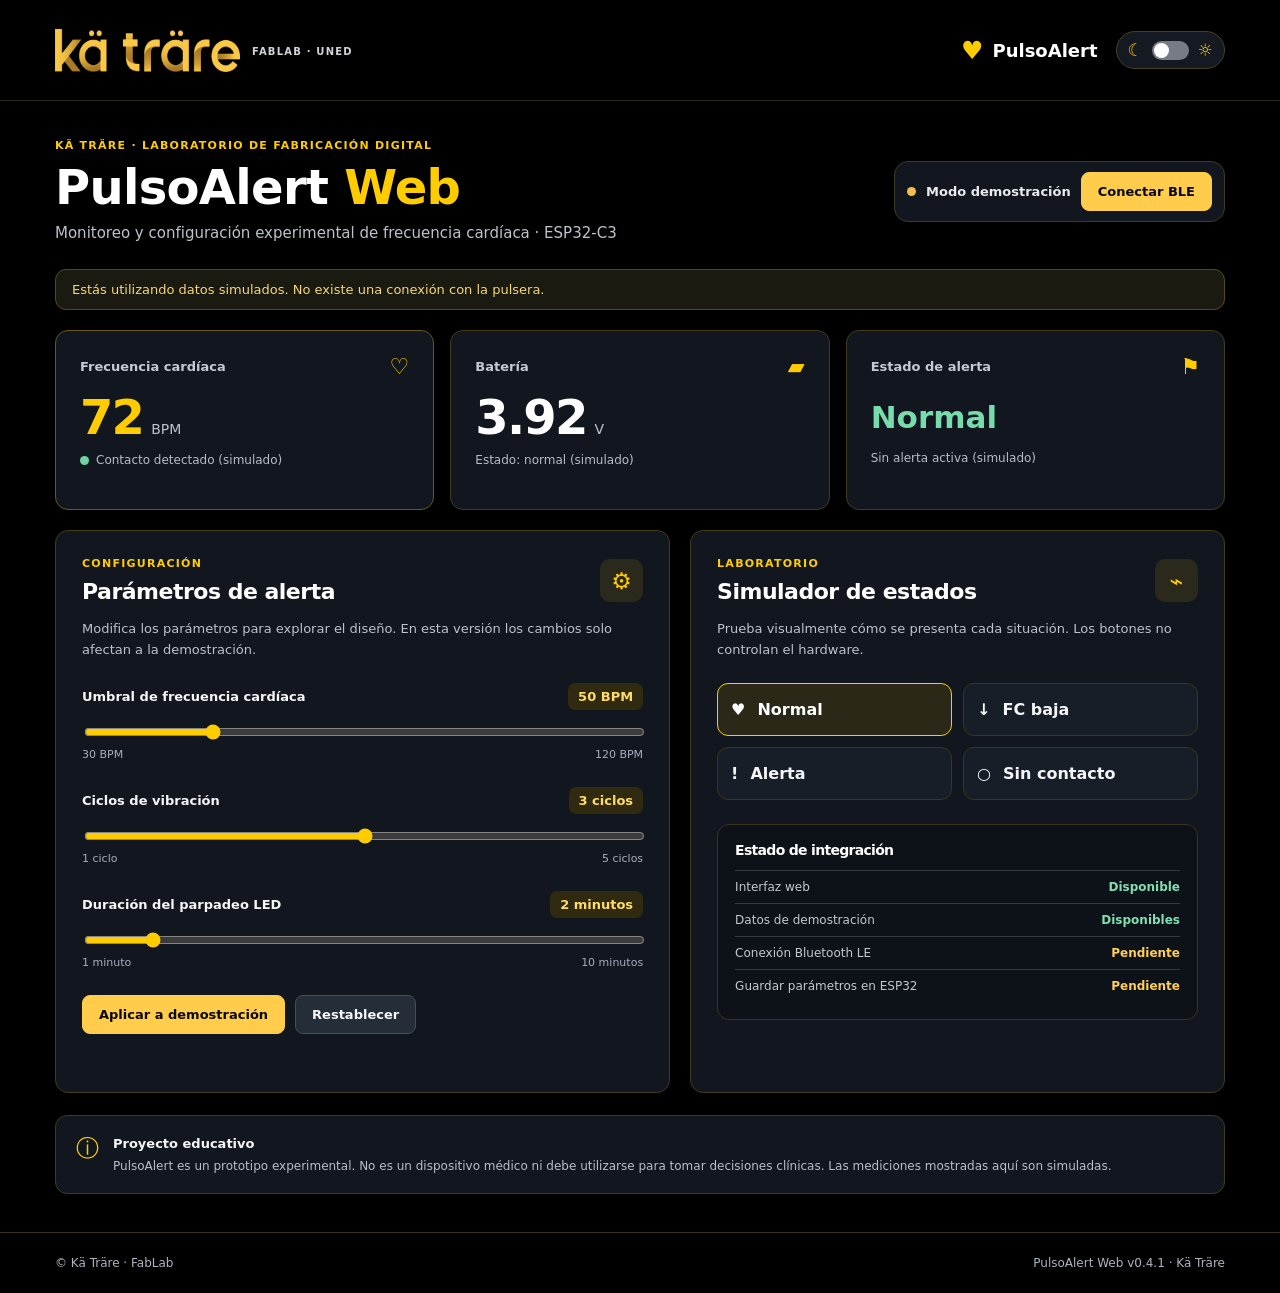
==== index.html @ f7312466 "V0.4.1 estable DEMO" ====
<!doctype html>
<html lang="es">
<head>
  <meta charset="utf-8">
  <meta name="viewport" content="width=device-width, initial-scale=1">
  <meta name="theme-color" content="#080808">
  <meta name="description" content="PulsoAlert, proyecto educativo del FabLab Kä Träre: monitoreo y configuración experimental de frecuencia cardíaca.">
  <title>PulsoAlert | Kä Träre · FabLab</title>
  <link rel="stylesheet" href="styles.css">
  <script src="app.js" defer></script>
</head>
<body>
  <header class="site-header">
    <div class="container header-inner">
      <div class="brand">
        <img class="brand-logo" src="assets/katrare-logo.png" alt="Kä Träre" width="205" height="43">
        <span class="brand-subtitle">FABLAB · UNED</span>
      </div>
      <div class="header-project"><span class="pulse-symbol" aria-hidden="true">♥</span><span>PulsoAlert</span></div>
      <button id="themeToggle" class="theme-toggle" type="button" aria-label="Cambiar a tema claro" aria-pressed="false"><span aria-hidden="true">☾</span><span class="toggle-track"><span class="toggle-thumb"></span></span><span aria-hidden="true">☼</span></button>
    </div>
  </header>

  <main class="container">
    <section class="intro">
      <div><p class="eyebrow">KÄ TRÄRE · LABORATORIO DE FABRICACIÓN DIGITAL</p><h1>PulsoAlert <span class="title-accent">Web</span></h1><p class="lead">Monitoreo y configuración experimental de frecuencia cardíaca · ESP32-C3</p></div>
      <div class="connection-panel"><span class="status-dot" id="connectionDot"></span><span id="connectionLabel" role="status">Modo demostración</span><button id="connectButton" class="button button-secondary" type="button">Conectar BLE</button></div>
    </section>


    <div id="notice" class="notice" role="status">Estás utilizando datos simulados. No existe una conexión con la pulsera.</div>

    <section class="metrics" aria-label="Mediciones">
      <article class="metric metric-primary"><div class="metric-label">Frecuencia cardíaca <span aria-hidden="true">♡</span></div><div class="metric-value"><strong id="bpmValue">72</strong><span>BPM</span></div><div class="metric-footer"><span class="small-dot green"></span><span id="contactValue">Contacto detectado (simulado)</span></div></article>
      <article class="metric"><div class="metric-label">Batería <span aria-hidden="true">▰</span></div><div class="metric-value"><strong id="batteryValue">3.92</strong><span>V</span></div><div class="metric-footer" id="batteryStatus">Estado: normal (simulado)</div></article>
      <article class="metric"><div class="metric-label">Estado de alerta <span aria-hidden="true">⚑</span></div><div class="alert-value" id="alertValue">Normal</div><div class="metric-footer" id="alertDescription">Sin alerta activa (simulado)</div></article>
    </section>

    <div class="content-grid">
      <section class="panel" aria-labelledby="settingsHeading">
        <div class="panel-heading"><div><p class="eyebrow">CONFIGURACIÓN</p><h2 id="settingsHeading">Parámetros de alerta</h2></div><span class="panel-icon" aria-hidden="true">⚙</span></div>
        <p class="muted">Modifica los parámetros para explorar el diseño. En esta versión los cambios solo afectan a la demostración.</p>
        <div class="control"><div class="control-head"><label for="threshold">Umbral de frecuencia cardíaca</label><output id="thresholdOutput" for="threshold">50 BPM</output></div><input type="range" id="threshold" min="30" max="120" step="1" value="50"><div class="range-ends"><span>30 BPM</span><span>120 BPM</span></div></div>
        <div class="control"><div class="control-head"><label for="cycles">Ciclos de vibración</label><output id="cyclesOutput" for="cycles">3 ciclos</output></div><input type="range" id="cycles" min="1" max="5" step="1" value="3"><div class="range-ends"><span>1 ciclo</span><span>5 ciclos</span></div></div>
        <div class="control"><div class="control-head"><label for="ledMinutes">Duración del parpadeo LED</label><output id="ledMinutesOutput" for="ledMinutes">2 minutos</output></div><input type="range" id="ledMinutes" min="1" max="10" step="1" value="2"><div class="range-ends"><span>1 minuto</span><span>10 minutos</span></div></div>
        <div class="action-row"><button class="button button-primary" id="applyButton" type="button">Aplicar a demostración</button><button class="button button-ghost" id="resetButton" type="button">Restablecer</button></div>
        <p id="settingsMessage" class="feedback" role="status" aria-live="polite"></p>
      </section>

      <section class="panel" aria-labelledby="testingHeading">
        <div class="panel-heading"><div><p class="eyebrow">LABORATORIO</p><h2 id="testingHeading">Simulador de estados</h2></div><span class="panel-icon" aria-hidden="true">⌁</span></div>
        <p class="muted">Prueba visualmente cómo se presenta cada situación. Los botones no controlan el hardware.</p>
        <div class="simulation-grid"><button type="button" class="sim-button selected" data-scenario="normal">♥ <span>Normal</span></button><button type="button" class="sim-button" data-scenario="low">↓ <span>FC baja</span></button><button type="button" class="sim-button" data-scenario="alert">! <span>Alerta</span></button><button type="button" class="sim-button" data-scenario="no-contact">○ <span>Sin contacto</span></button></div>
        <div class="info-card"><h3>Estado de integración</h3><div class="integration-row"><span>Interfaz web</span><strong class="ok">Disponible</strong></div><div class="integration-row"><span>Datos de demostración</span><strong class="ok">Disponibles</strong></div><div class="integration-row"><span>Conexión Bluetooth LE</span><strong class="pending">Pendiente</strong></div><div class="integration-row"><span>Guardar parámetros en ESP32</span><strong class="pending">Pendiente</strong></div></div>
      </section>
    </div>
    <section class="educational-note"><span aria-hidden="true">ⓘ</span><div><strong>Proyecto educativo</strong><p>PulsoAlert es un prototipo experimental. No es un dispositivo médico ni debe utilizarse para tomar decisiones clínicas. Las mediciones mostradas aquí son simuladas.</p></div></section>
  </main>
  <footer class="site-footer"><div class="container footer-inner"><span>© Kä Träre · FabLab</span><span>PulsoAlert Web v0.4.1 · Kä Träre</span></div></footer>
</body>
</html>
---- styles.css ----
/* ==============================================================
   PULSOALERT WEB v0.2 - HOJA DE ESTILOS
   Proyecto educativo Kä Träre / FabLab.
   IMPORTANTE: colores y tipografía son PROVISIONALES. Antes de
   publicación institucional, sustituirlos por los tokens oficiales
   y agregar el logotipo autorizado del laboratorio.
   ============================================================== */
:root {
  /* Paleta provisional; centralizada para facilitar su sustitución. */
  --brand-dark:#123b45; --brand-deep:#0c2931; --brand-accent:#0cae9a;
  --brand-light:#e7f7f3; --background:#f4f7f8; --surface:#fff;
  --text:#1c3038; --muted:#627780; --border:#dce6e8;
  --warning:#c56a17; --danger:#bb3748; --success:#16856a;
  /* Fuente del sistema provisional hasta verificar la oficial. */
  --font:system-ui,-apple-system,"Segoe UI",Arial,sans-serif;
  --radius:16px; --shadow:0 10px 30px rgba(18,59,69,.055);
}
*{box-sizing:border-box}html{font-family:var(--font);color:var(--text);background:var(--background)}body{margin:0;min-height:100vh}button,input{font:inherit}button{cursor:pointer}button:focus-visible,input:focus-visible{outline:3px solid #0cae9a;outline-offset:3px}.container{width:min(1120px,calc(100% - 36px));margin-inline:auto}
.site-header{background:var(--brand-deep);color:#fff}.header-inner{min-height:82px;display:flex;align-items:center;justify-content:space-between;gap:16px}.brand{display:flex;align-items:center;gap:12px}.brand-mark{width:46px;height:46px;display:grid;place-items:center;border:2px solid #6ee0cd;border-radius:13px;font-size:20px;font-weight:800}.brand-mark span{color:#6ee0cd}.brand-name{display:block;font-size:19px;font-weight:800;letter-spacing:.2px}.brand-subtitle{display:block;color:#b9d2d4;font-size:10px;letter-spacing:1.5px;margin-top:3px}.header-project{display:flex;align-items:center;gap:9px;font-weight:750}.pulse-symbol{font-size:25px;color:#6ee0cd}
.intro{display:flex;justify-content:space-between;align-items:center;gap:24px;margin:39px 0 24px}.eyebrow{font-size:11px;font-weight:800;letter-spacing:1.8px;color:var(--brand-accent);margin:0 0 9px}h1{font-size:clamp(32px,5vw,48px);letter-spacing:-1.6px;margin:0 0 8px;line-height:1.1}.title-accent{color:var(--brand-accent)}.lead{color:var(--muted);font-size:15px;line-height:1.5;margin:0}.connection-panel{display:flex;align-items:center;gap:10px;background:#fff;border:1px solid var(--border);padding:10px 12px;border-radius:14px;white-space:nowrap;font-size:13px;font-weight:650}.status-dot,.small-dot{display:inline-block;width:9px;height:9px;background:#d6a046;border-radius:50%}.small-dot.green{background:var(--success)}.button{border:0;border-radius:9px;padding:11px 16px;font-size:13px;font-weight:750;transition:filter .15s}.button:hover{filter:brightness(.95)}.button-primary{background:var(--brand-dark);color:white}.button-secondary{background:var(--brand-light);color:var(--brand-dark)}.button-ghost{background:#edf2f3;color:var(--text)}.notice{background:#eaf5f7;border:1px solid #c9e6eb;color:#285b65;padding:12px 16px;border-radius:11px;font-size:13px;margin-bottom:20px}
.metrics{display:grid;grid-template-columns:repeat(3,minmax(0,1fr));gap:16px;margin-bottom:20px}.metric{background:var(--surface);border:1px solid var(--border);border-radius:var(--radius);padding:23px 24px;box-shadow:var(--shadow);min-height:180px}.metric-primary{background:var(--brand-dark);border-color:var(--brand-dark);color:#fff}.metric-label{display:flex;justify-content:space-between;align-items:center;font-size:13px;font-weight:700}.metric-label span{font-size:22px;color:var(--brand-accent)}.metric-primary .metric-label span{color:#8cf0df}.metric-value{display:flex;align-items:baseline;gap:8px;margin:14px 0 12px}.metric-value strong{font-size:48px;line-height:1;font-weight:800;letter-spacing:-1.8px}.metric-value span{font-size:14px;color:var(--muted)}.metric-primary .metric-value span{color:#c5e5e3}.metric-footer{font-size:12px;color:var(--muted);display:flex;align-items:center;gap:7px}.metric-primary .metric-footer{color:#c7e5e2}.alert-value{font-size:31px;font-weight:800;margin:20px 0 16px;color:var(--success)}.alert-value.is-low{color:var(--warning)}.alert-value.is-alert{color:var(--danger)}
.content-grid{display:grid;grid-template-columns:1.15fr 1fr;gap:20px}.panel{background:var(--surface);border:1px solid var(--border);border-radius:var(--radius);padding:26px;box-shadow:var(--shadow)}.panel-heading{display:flex;justify-content:space-between;align-items:center;gap:12px}.panel-heading h2{font-size:22px;letter-spacing:-.5px;margin:0}.panel-icon{font-size:23px;color:var(--brand-accent)}.muted{color:var(--muted);font-size:13px;line-height:1.6;margin:15px 0 22px}.control{margin-bottom:26px}.control-head{display:flex;justify-content:space-between;align-items:center;gap:10px;margin-bottom:12px;font-size:13px}.control-head label{font-weight:700}.control-head output{font-weight:800;color:var(--brand-dark);background:var(--brand-light);padding:6px 10px;border-radius:7px;white-space:nowrap}input[type=range]{width:100%;accent-color:var(--brand-accent);cursor:pointer}.range-ends{display:flex;justify-content:space-between;font-size:11px;color:var(--muted);margin-top:4px}.action-row{display:flex;flex-wrap:wrap;gap:10px}.feedback{min-height:20px;font-size:12px;color:var(--success);margin:12px 0 0}
.simulation-grid{display:grid;grid-template-columns:repeat(2,1fr);gap:11px}.sim-button{display:flex;align-items:center;gap:12px;text-align:left;padding:16px 13px;border-radius:11px;border:1px solid var(--border);background:#fff;color:var(--text);font-weight:700}.sim-button:first-letter{font-size:20px}.sim-button:hover,.sim-button.selected{border-color:var(--brand-accent);background:var(--brand-light)}.info-card{background:#f5f8f9;border:1px solid var(--border);border-radius:12px;margin-top:24px;padding:17px}.info-card h3{font-size:14px;margin:0 0 12px}.integration-row{display:flex;justify-content:space-between;gap:10px;padding:9px 0;border-top:1px solid var(--border);font-size:12px}.integration-row strong{white-space:nowrap}.ok{color:var(--success)}.pending{color:var(--warning)}.educational-note{display:flex;gap:14px;align-items:flex-start;background:#fff;border:1px solid var(--border);border-radius:12px;padding:17px 20px;margin:22px 0 38px}.educational-note>span{font-size:23px;color:var(--brand-accent)}.educational-note strong{font-size:13px}.educational-note p{margin:5px 0 0;font-size:12px;color:var(--muted);line-height:1.6}.site-footer{border-top:1px solid var(--border);padding:23px 0}.footer-inner{display:flex;justify-content:space-between;gap:12px;color:var(--muted);font-size:12px}
@media(max-width:850px){.intro{align-items:flex-start;flex-direction:column}.metrics{grid-template-columns:repeat(2,minmax(0,1fr))}.metric:last-child{grid-column:1/-1}.content-grid{grid-template-columns:1fr}}@media(max-width:520px){.container{width:min(100% - 24px,1120px)}.header-inner{min-height:76px}.brand-subtitle{font-size:8px;letter-spacing:.6px}.header-project{font-size:13px}.intro{margin:27px 0 18px}.connection-panel{flex-wrap:wrap;width:100%}.connection-panel .button{margin-left:auto}.metrics{grid-template-columns:1fr;gap:12px}.metric:last-child{grid-column:auto}.metric{min-height:145px;padding:20px}.metric-value strong{font-size:42px}.panel{padding:20px}.footer-inner{flex-direction:column}.control-head{align-items:flex-start}.simulation-grid{gap:8px}.sim-button{padding:12px 10px}}


/* TEMA INSTITUCIONAL: se aplica después del CSS estructural. */

/* ================================================================
   PULSOALERT WEB v0.4 — TEMA VISUAL KÄ TRÄRE
   Inspirado en las capturas del dashboard y centro de aprendizaje.
   Los colores son aproximaciones visuales a esas capturas.
   ================================================================ */
:root {
 --brand-dark:#11161e; --brand-deep:#000; --brand-accent:#ffcc00;
 --brand-light:#292616; --background:#000; --surface:#12171f;
 --text:#f5f6f8; --muted:#b8bec9; --border:#423a18;
 --warning:#ffca4b; --danger:#ff6972; --success:#7de0b0;
 --font:system-ui,-apple-system,"Segoe UI",Arial,sans-serif;
 --radius:13px; --shadow:none;
}
html,body{background:var(--background);color:var(--text);font-family:var(--font)}
button:focus-visible,input:focus-visible{outline-color:#ffcc00}
.container{width:min(1170px,calc(100% - 38px))}
.site-header{background:#000;border-bottom:1px solid #2e2814}
.header-inner{min-height:100px;gap:18px}
.brand{gap:12px}.brand-logo{width:185px;max-width:42vw}
.brand-subtitle{color:#d1d5db;font-size:10px;font-weight:650;letter-spacing:1.2px}
.header-project{color:#fff;font-size:18px;font-weight:850;margin-left:auto}
.pulse-symbol{color:#ffcc00}
.intro{margin:38px 0 25px}.eyebrow{color:#ffcc00;letter-spacing:1.25px}
h1,h2,h3,.intro h1{color:#fff;font-weight:800;letter-spacing:-.7px}
.title-accent{color:#ffcc00}.lead,.muted{color:#bdc2cc}
.connection-panel{background:#12171f;border:1px solid #403a20;color:#e9ebee}
.status-dot{background:#f6bd4e}
.button{border-radius:8px;font-weight:750}
.button-primary{background:#ffcd4b;color:#090909;border:1px solid #ffcd4b}
.button-primary:hover{background:#ffe08b;border-color:#ffe08b}
.button-secondary{background:#ffcd4b;color:#080808;border:1px solid #ffcd4b}
.button-secondary:hover{background:#ffe08b;border-color:#ffe08b}
.button-ghost{background:#252d39;color:#f7f7f7;border:1px solid #444e5c}
.notice{background:#1b1a10;border:1px solid #55491d;color:#f6d77c}
.metric,.panel{background:#12171f;border:1px solid #433b1b;border-radius:13px;box-shadow:none}
.metric-primary{background:#12171f;border-color:#67581a;color:#fff}
.metric-label{color:#c5c9d1}.metric-label span,.metric-primary .metric-label span{color:#ffcc00}
.metric-value strong,.metric-primary .metric-value strong{color:#fff}
.metric-primary .metric-value strong{color:#ffcc00}
.metric-value span,.metric-primary .metric-value span{color:#bdc2cc}
.metric-footer,.metric-primary .metric-footer{color:#b7bdc7}
.small-dot.green{background:#70d3a2}.alert-value{color:#77dbac}
.alert-value.is-low{color:#ffcd4b}.alert-value.is-alert{color:#ff747b}
.panel-heading h2{color:#fff}.panel-icon{background:#2b291c;color:#ffcc00;border-radius:10px;padding:8px;min-width:43px;min-height:43px;display:grid;place-items:center}
.control-head label{color:#f5f6f8}
.control-head output{background:#302a11;color:#ffdb67}
input[type=range]{accent-color:#ffcc00}
.range-ends{color:#a8afbb}
.sim-button{background:#171e28;border:1px solid #3c351b;color:#f4f5f7}
.sim-button:hover,.sim-button.selected{background:#2c2818;border-color:#ffcc00;color:#fff}
.info-card{background:#0d1118;border:1px solid #39341f}
.integration-row{border-color:#343943;color:#c4c9d1}
.integration-row .ok{color:#80dfb2}.integration-row .pending{color:#ffcf58}
.educational-note{background:#12171f;border:1px solid #423a1a}
.educational-note>span{color:#ffcc00}.educational-note p{color:#b9c0c9}
.site-footer{background:#000;border-top:1px solid #383018}.footer-inner,.site-footer .footer-inner{color:#aeb4bd}
.theme-toggle{display:flex;align-items:center;gap:9px;border:1px solid #49401f;border-radius:25px;background:#151921;color:#ffcc00;padding:8px 11px;font-size:17px;cursor:pointer}
.toggle-track{width:37px;height:19px;border-radius:15px;background:#777c84;display:flex;align-items:center;padding:2px}
.toggle-thumb{display:block;width:15px;height:15px;border-radius:50%;background:#fff;transition:transform .2s}
/* Tema claro alternativo: se activa únicamente desde el botón del usuario. */
body.light-theme{--background:#f6f7f9;--surface:#fff;--text:#11151b;--muted:#59616e;--border:#e2e4e8;--success:#18784c;--danger:#c82b37;--warning:#a16a00;background:var(--background);color:var(--text)}
.light-theme .site-header{background:#fff;border-color:#e7d9a7}
.light-theme .brand-subtitle,.light-theme .header-project{color:#171717}
.light-theme .intro h1,.light-theme h1,.light-theme h2,.light-theme h3{color:#141414}
.light-theme .lead,.light-theme .muted{color:#626b77}
.light-theme .connection-panel,.light-theme .metric,.light-theme .panel,.light-theme .educational-note{background:#fff;color:#11151b;border-color:#e0e2e7}
.light-theme .metric-primary{border-color:#e0c76a}
.light-theme .metric-label,.light-theme .metric-footer,.light-theme .metric-primary .metric-footer{color:#646b77}
.light-theme .metric-value strong,.light-theme .metric-primary .metric-value strong{color:#161616}
.light-theme .metric-value span,.light-theme .metric-primary .metric-value span{color:#636b75}
.light-theme .control-head label{color:#171717}
.light-theme .control-head output{background:#fff2c7;color:#6b5100}
.light-theme .sim-button{background:#fff;color:#151515;border-color:#e3e4e6}
.light-theme .sim-button.selected,.light-theme .sim-button:hover{background:#fff5d5;border-color:#e3b900}
.light-theme .info-card{background:#f7f8fa;border-color:#e4e6ea}
.light-theme .integration-row{border-color:#e3e5e9;color:#525c68}
.light-theme .educational-note p{color:#646c78}
.light-theme .notice{background:#fff8df;border-color:#ebd687;color:#735800}
.light-theme .site-footer{background:#fff;border-color:#e7d9a7}
.light-theme .site-footer .footer-inner{color:#5d6570}
.light-theme .theme-toggle{background:#f6f7f8}
.light-theme .toggle-track{background:#ffcd4b}.light-theme .toggle-thumb{transform:translateX(18px)}
.light-theme .alert-value{color:#18784c}.light-theme .alert-value.is-low{color:#a16a00}.light-theme .alert-value.is-alert{color:#c82b37}
@media(max-width:650px){.header-inner{flex-wrap:wrap;padding-block:14px;min-height:80px}.brand-logo{width:155px}.brand-subtitle{display:none}.header-project{font-size:14px}.theme-toggle{padding:6px 8px;gap:5px}.intro{margin-top:25px}}

/* Ajustes de alineación del encabezado y consistencia de superficies. */
.header-inner{display:flex;align-items:center;justify-content:space-between;flex-wrap:wrap}
.brand{display:flex;align-items:center;gap:12px}
.header-project{margin-left:auto}
.theme-toggle{flex-shrink:0}
@media(max-width:650px){.header-project{margin-left:0}.brand{flex:1 1 auto}}
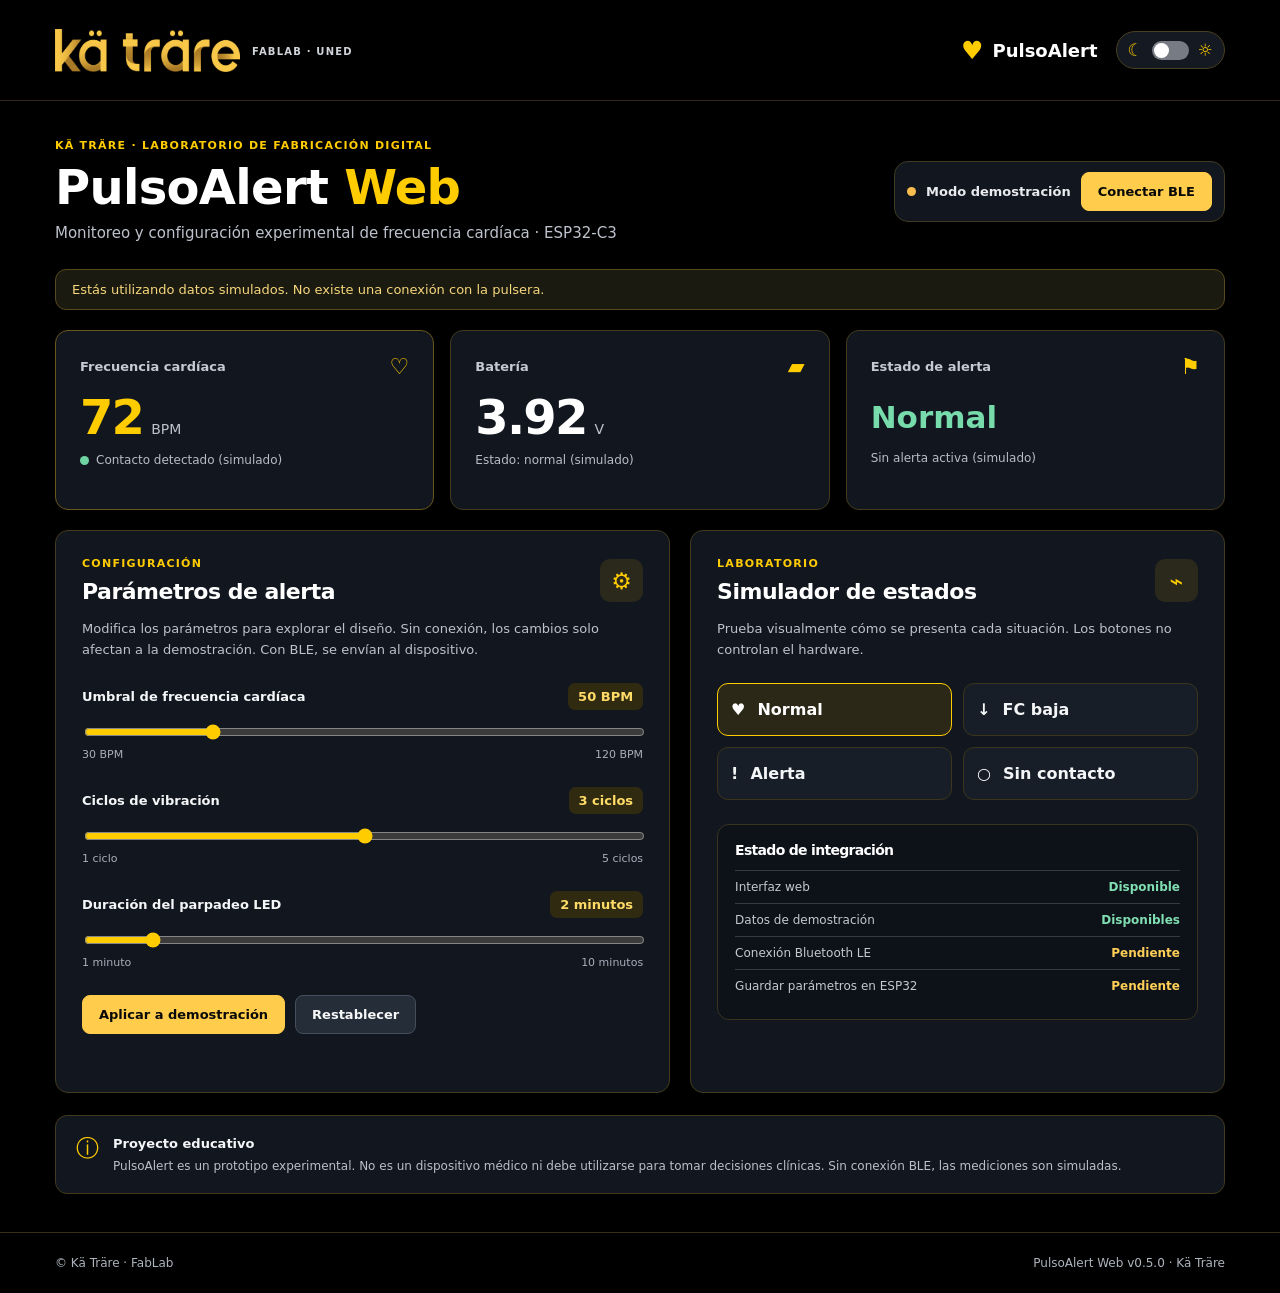
==== commit c44f5269: "V0.5.0 con conexión BLE" ====
--- a/index.html
+++ b/index.html
@@ -7,6 +7,7 @@
   <meta name="description" content="PulsoAlert, proyecto educativo del FabLab Kä Träre: monitoreo y configuración experimental de frecuencia cardíaca.">
   <title>PulsoAlert | Kä Träre · FabLab</title>
   <link rel="stylesheet" href="styles.css">
+  <script src="bluetooth.js" defer></script>
   <script src="app.js" defer></script>
 </head>
 <body>
@@ -39,7 +40,7 @@
     <div class="content-grid">
       <section class="panel" aria-labelledby="settingsHeading">
         <div class="panel-heading"><div><p class="eyebrow">CONFIGURACIÓN</p><h2 id="settingsHeading">Parámetros de alerta</h2></div><span class="panel-icon" aria-hidden="true">⚙</span></div>
-        <p class="muted">Modifica los parámetros para explorar el diseño. En esta versión los cambios solo afectan a la demostración.</p>
+        <p class="muted">Modifica los parámetros para explorar el diseño. Sin conexión, los cambios solo afectan a la demostración. Con BLE, se envían al dispositivo.</p>
         <div class="control"><div class="control-head"><label for="threshold">Umbral de frecuencia cardíaca</label><output id="thresholdOutput" for="threshold">50 BPM</output></div><input type="range" id="threshold" min="30" max="120" step="1" value="50"><div class="range-ends"><span>30 BPM</span><span>120 BPM</span></div></div>
         <div class="control"><div class="control-head"><label for="cycles">Ciclos de vibración</label><output id="cyclesOutput" for="cycles">3 ciclos</output></div><input type="range" id="cycles" min="1" max="5" step="1" value="3"><div class="range-ends"><span>1 ciclo</span><span>5 ciclos</span></div></div>
         <div class="control"><div class="control-head"><label for="ledMinutes">Duración del parpadeo LED</label><output id="ledMinutesOutput" for="ledMinutes">2 minutos</output></div><input type="range" id="ledMinutes" min="1" max="10" step="1" value="2"><div class="range-ends"><span>1 minuto</span><span>10 minutos</span></div></div>
@@ -54,8 +55,8 @@
         <div class="info-card"><h3>Estado de integración</h3><div class="integration-row"><span>Interfaz web</span><strong class="ok">Disponible</strong></div><div class="integration-row"><span>Datos de demostración</span><strong class="ok">Disponibles</strong></div><div class="integration-row"><span>Conexión Bluetooth LE</span><strong class="pending">Pendiente</strong></div><div class="integration-row"><span>Guardar parámetros en ESP32</span><strong class="pending">Pendiente</strong></div></div>
       </section>
     </div>
-    <section class="educational-note"><span aria-hidden="true">ⓘ</span><div><strong>Proyecto educativo</strong><p>PulsoAlert es un prototipo experimental. No es un dispositivo médico ni debe utilizarse para tomar decisiones clínicas. Las mediciones mostradas aquí son simuladas.</p></div></section>
+    <section class="educational-note"><span aria-hidden="true">ⓘ</span><div><strong>Proyecto educativo</strong><p>PulsoAlert es un prototipo experimental. No es un dispositivo médico ni debe utilizarse para tomar decisiones clínicas. Sin conexión BLE, las mediciones son simuladas.</p></div></section>
   </main>
-  <footer class="site-footer"><div class="container footer-inner"><span>© Kä Träre · FabLab</span><span>PulsoAlert Web v0.4.1 · Kä Träre</span></div></footer>
+  <footer class="site-footer"><div class="container footer-inner"><span>© Kä Träre · FabLab</span><span>PulsoAlert Web v0.5.0 · Kä Träre</span></div></footer>
 </body>
 </html>
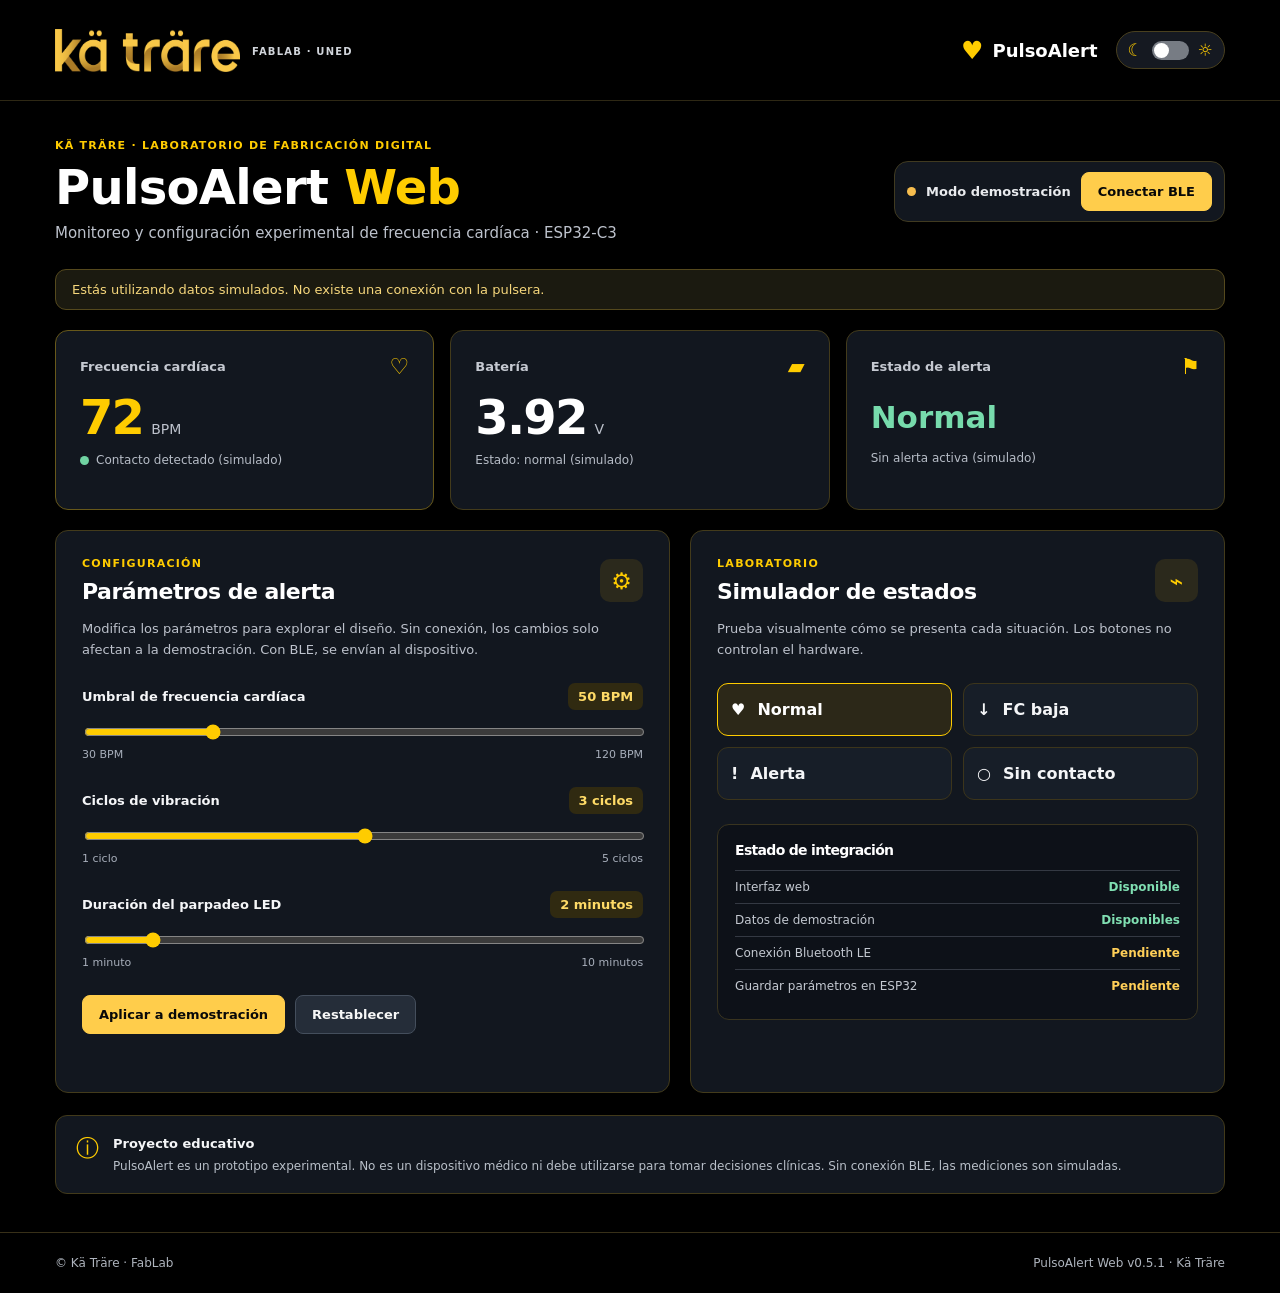
==== commit db1b4c09: "V0.5.1 Lectura de bateria y comunicción bidireccional" ====
--- a/index.html
+++ b/index.html
@@ -6,9 +6,9 @@
   <meta name="theme-color" content="#080808">
   <meta name="description" content="PulsoAlert, proyecto educativo del FabLab Kä Träre: monitoreo y configuración experimental de frecuencia cardíaca.">
   <title>PulsoAlert | Kä Träre · FabLab</title>
-  <link rel="stylesheet" href="styles.css">
-  <script src="bluetooth.js" defer></script>
-  <script src="app.js" defer></script>
+  <link rel="stylesheet" href="styles.css?v=0.5.1">
+  <script src="bluetooth.js?v=0.5.1" defer></script>
+  <script src="app.js?v=0.5.1" defer></script>
 </head>
 <body>
   <header class="site-header">
@@ -57,6 +57,6 @@
     </div>
     <section class="educational-note"><span aria-hidden="true">ⓘ</span><div><strong>Proyecto educativo</strong><p>PulsoAlert es un prototipo experimental. No es un dispositivo médico ni debe utilizarse para tomar decisiones clínicas. Sin conexión BLE, las mediciones son simuladas.</p></div></section>
   </main>
-  <footer class="site-footer"><div class="container footer-inner"><span>© Kä Träre · FabLab</span><span>PulsoAlert Web v0.5.0 · Kä Träre</span></div></footer>
+  <footer class="site-footer"><div class="container footer-inner"><span>© Kä Träre · FabLab</span><span>PulsoAlert Web v0.5.1 · Kä Träre</span></div></footer>
 </body>
 </html>
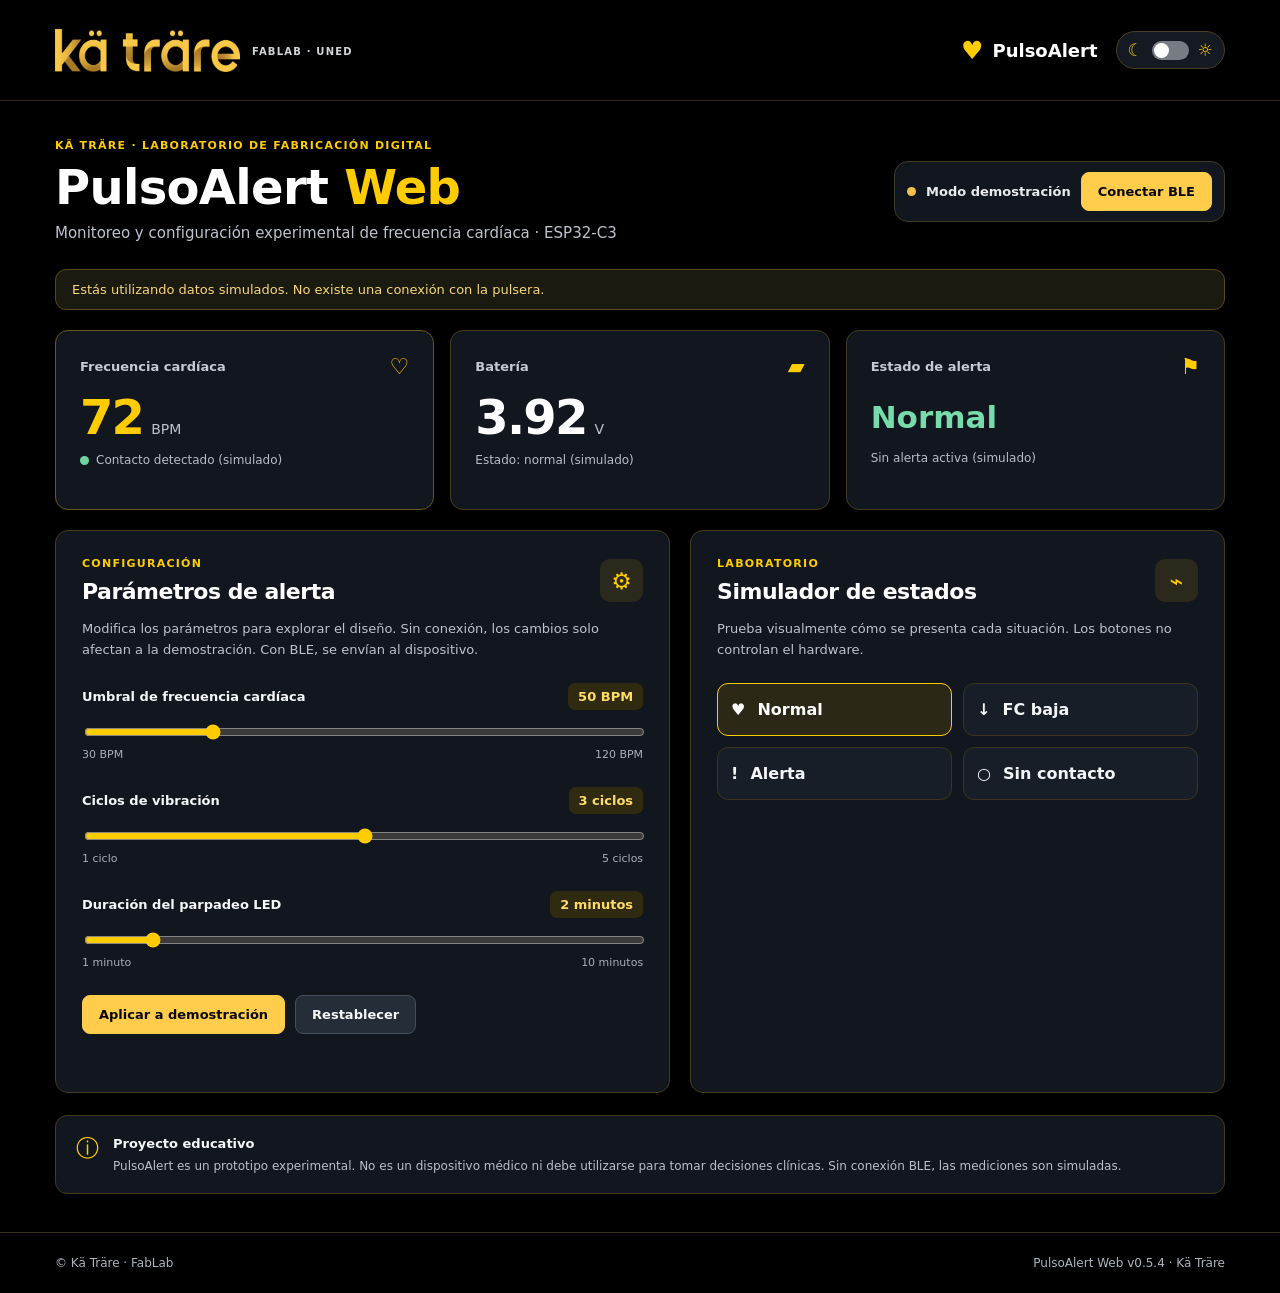
==== commit b3ed5d8a: "V0.5.4 detalles finales" ====
--- a/index.html
+++ b/index.html
@@ -6,9 +6,9 @@
   <meta name="theme-color" content="#080808">
   <meta name="description" content="PulsoAlert, proyecto educativo del FabLab Kä Träre: monitoreo y configuración experimental de frecuencia cardíaca.">
   <title>PulsoAlert | Kä Träre · FabLab</title>
-  <link rel="stylesheet" href="styles.css?v=0.5.1">
-  <script src="bluetooth.js?v=0.5.1" defer></script>
-  <script src="app.js?v=0.5.1" defer></script>
+  <link rel="stylesheet" href="styles.css?v=0.5.4">
+  <script src="bluetooth.js?v=0.5.4" defer></script>
+  <script src="app.js?v=0.5.4" defer></script>
 </head>
 <body>
   <header class="site-header">
@@ -52,11 +52,10 @@
         <div class="panel-heading"><div><p class="eyebrow">LABORATORIO</p><h2 id="testingHeading">Simulador de estados</h2></div><span class="panel-icon" aria-hidden="true">⌁</span></div>
         <p class="muted">Prueba visualmente cómo se presenta cada situación. Los botones no controlan el hardware.</p>
         <div class="simulation-grid"><button type="button" class="sim-button selected" data-scenario="normal">♥ <span>Normal</span></button><button type="button" class="sim-button" data-scenario="low">↓ <span>FC baja</span></button><button type="button" class="sim-button" data-scenario="alert">! <span>Alerta</span></button><button type="button" class="sim-button" data-scenario="no-contact">○ <span>Sin contacto</span></button></div>
-        <div class="info-card"><h3>Estado de integración</h3><div class="integration-row"><span>Interfaz web</span><strong class="ok">Disponible</strong></div><div class="integration-row"><span>Datos de demostración</span><strong class="ok">Disponibles</strong></div><div class="integration-row"><span>Conexión Bluetooth LE</span><strong class="pending">Pendiente</strong></div><div class="integration-row"><span>Guardar parámetros en ESP32</span><strong class="pending">Pendiente</strong></div></div>
       </section>
     </div>
     <section class="educational-note"><span aria-hidden="true">ⓘ</span><div><strong>Proyecto educativo</strong><p>PulsoAlert es un prototipo experimental. No es un dispositivo médico ni debe utilizarse para tomar decisiones clínicas. Sin conexión BLE, las mediciones son simuladas.</p></div></section>
   </main>
-  <footer class="site-footer"><div class="container footer-inner"><span>© Kä Träre · FabLab</span><span>PulsoAlert Web v0.5.1 · Kä Träre</span></div></footer>
+  <footer class="site-footer"><div class="container footer-inner"><span>© Kä Träre · FabLab</span><span>PulsoAlert Web v0.5.4 · Kä Träre</span></div></footer>
 </body>
 </html>
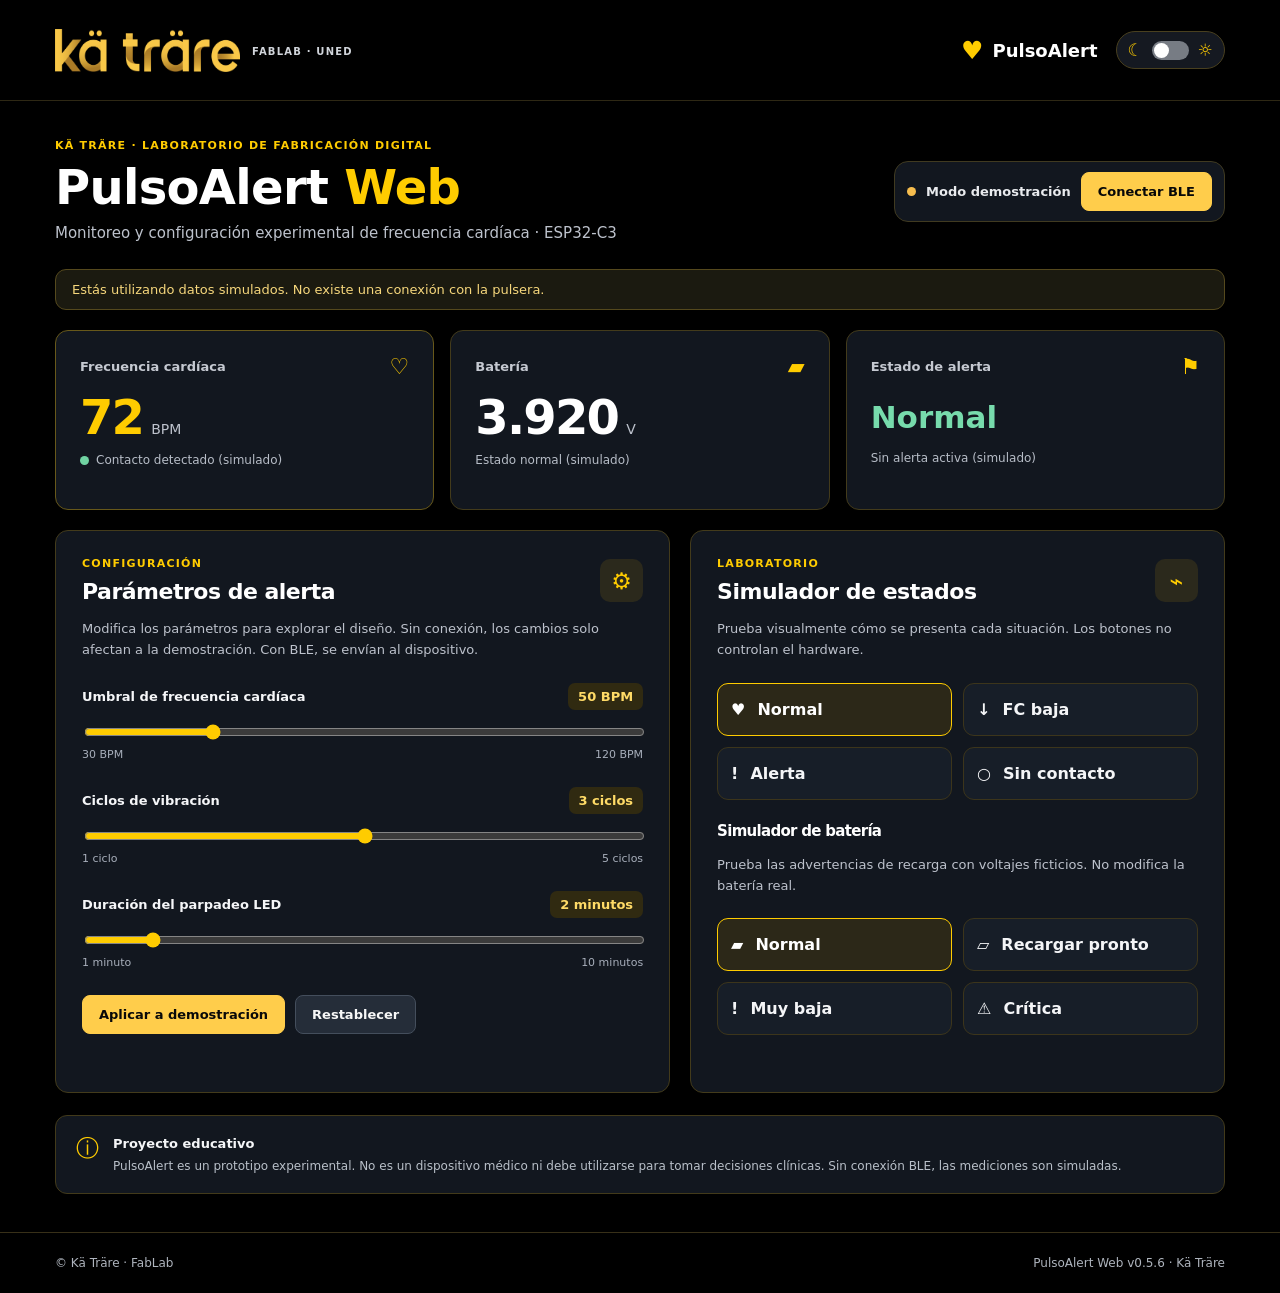
==== commit 5d8fd5de: "V0.5.6 Incluye simulador de batería y advertencias de carga de batería" ====
--- a/index.html
+++ b/index.html
@@ -7,8 +7,8 @@
   <meta name="description" content="PulsoAlert, proyecto educativo del FabLab Kä Träre: monitoreo y configuración experimental de frecuencia cardíaca.">
   <title>PulsoAlert | Kä Träre · FabLab</title>
   <link rel="stylesheet" href="styles.css?v=0.5.4">
-  <script src="bluetooth.js?v=0.5.4" defer></script>
-  <script src="app.js?v=0.5.4" defer></script>
+  <script src="bluetooth.js?v=0.5.5" defer></script>
+  <script src="app.js?v=0.5.5" defer></script>
 </head>
 <body>
   <header class="site-header">
@@ -33,7 +33,7 @@
 
     <section class="metrics" aria-label="Mediciones">
       <article class="metric metric-primary"><div class="metric-label">Frecuencia cardíaca <span aria-hidden="true">♡</span></div><div class="metric-value"><strong id="bpmValue">72</strong><span>BPM</span></div><div class="metric-footer"><span class="small-dot green"></span><span id="contactValue">Contacto detectado (simulado)</span></div></article>
-      <article class="metric"><div class="metric-label">Batería <span aria-hidden="true">▰</span></div><div class="metric-value"><strong id="batteryValue">3.92</strong><span>V</span></div><div class="metric-footer" id="batteryStatus">Estado: normal (simulado)</div></article>
+      <article class="metric" id="batteryCard"><div class="metric-label">Batería <span aria-hidden="true">▰</span></div><div class="metric-value"><strong id="batteryValue">3.92</strong><span>V</span></div><div class="metric-footer" id="batteryStatus">Estado: normal (simulado)</div></article>
       <article class="metric"><div class="metric-label">Estado de alerta <span aria-hidden="true">⚑</span></div><div class="alert-value" id="alertValue">Normal</div><div class="metric-footer" id="alertDescription">Sin alerta activa (simulado)</div></article>
     </section>
 
@@ -52,10 +52,13 @@
         <div class="panel-heading"><div><p class="eyebrow">LABORATORIO</p><h2 id="testingHeading">Simulador de estados</h2></div><span class="panel-icon" aria-hidden="true">⌁</span></div>
         <p class="muted">Prueba visualmente cómo se presenta cada situación. Los botones no controlan el hardware.</p>
         <div class="simulation-grid"><button type="button" class="sim-button selected" data-scenario="normal">♥ <span>Normal</span></button><button type="button" class="sim-button" data-scenario="low">↓ <span>FC baja</span></button><button type="button" class="sim-button" data-scenario="alert">! <span>Alerta</span></button><button type="button" class="sim-button" data-scenario="no-contact">○ <span>Sin contacto</span></button></div>
+        <h3 class="battery-simulator-heading">Simulador de batería</h3>
+        <p class="muted">Prueba las advertencias de recarga con voltajes ficticios. No modifica la batería real.</p>
+        <div class="simulation-grid battery-simulation-grid"><button type="button" class="sim-button selected" data-battery-scenario="normal">▰ <span>Normal</span></button><button type="button" class="sim-button" data-battery-scenario="recharge">▱ <span>Recargar pronto</span></button><button type="button" class="sim-button" data-battery-scenario="low">! <span>Muy baja</span></button><button type="button" class="sim-button" data-battery-scenario="critical">⚠ <span>Crítica</span></button></div>
       </section>
     </div>
     <section class="educational-note"><span aria-hidden="true">ⓘ</span><div><strong>Proyecto educativo</strong><p>PulsoAlert es un prototipo experimental. No es un dispositivo médico ni debe utilizarse para tomar decisiones clínicas. Sin conexión BLE, las mediciones son simuladas.</p></div></section>
   </main>
-  <footer class="site-footer"><div class="container footer-inner"><span>© Kä Träre · FabLab</span><span>PulsoAlert Web v0.5.4 · Kä Träre</span></div></footer>
+  <footer class="site-footer"><div class="container footer-inner"><span>© Kä Träre · FabLab</span><span>PulsoAlert Web v0.5.6 · Kä Träre</span></div></footer>
 </body>
 </html>
--- a/styles.css
+++ b/styles.css
@@ -117,3 +117,19 @@
 .header-project{margin-left:auto}
 .theme-toggle{flex-shrink:0}
 @media(max-width:650px){.header-project{margin-left:0}.brand{flex:1 1 auto}}
+
+
+/* v0.5.5: avisos de batería. Solo colores de la tarjeta existente;
+   se conservan la estructura, el tema institucional y el layout. */
+#batteryCard.battery-recharge { border-color: var(--warning); }
+#batteryCard.battery-recharge .metric-value strong,
+#batteryCard.battery-recharge .metric-footer { color: var(--warning); }
+#batteryCard.battery-low, #batteryCard.battery-critical { border-color: var(--danger); }
+#batteryCard.battery-low .metric-value strong,
+#batteryCard.battery-low .metric-footer,
+#batteryCard.battery-critical .metric-value strong,
+#batteryCard.battery-critical .metric-footer { color: var(--danger); }
+
+/* v0.5.6: separación visual mínima del simulador de batería, sin alterar el layout. */
+.battery-simulator-heading{margin:22px 0 7px;font-size:15px;font-weight:700}
+.battery-simulation-grid{margin-top:12px}
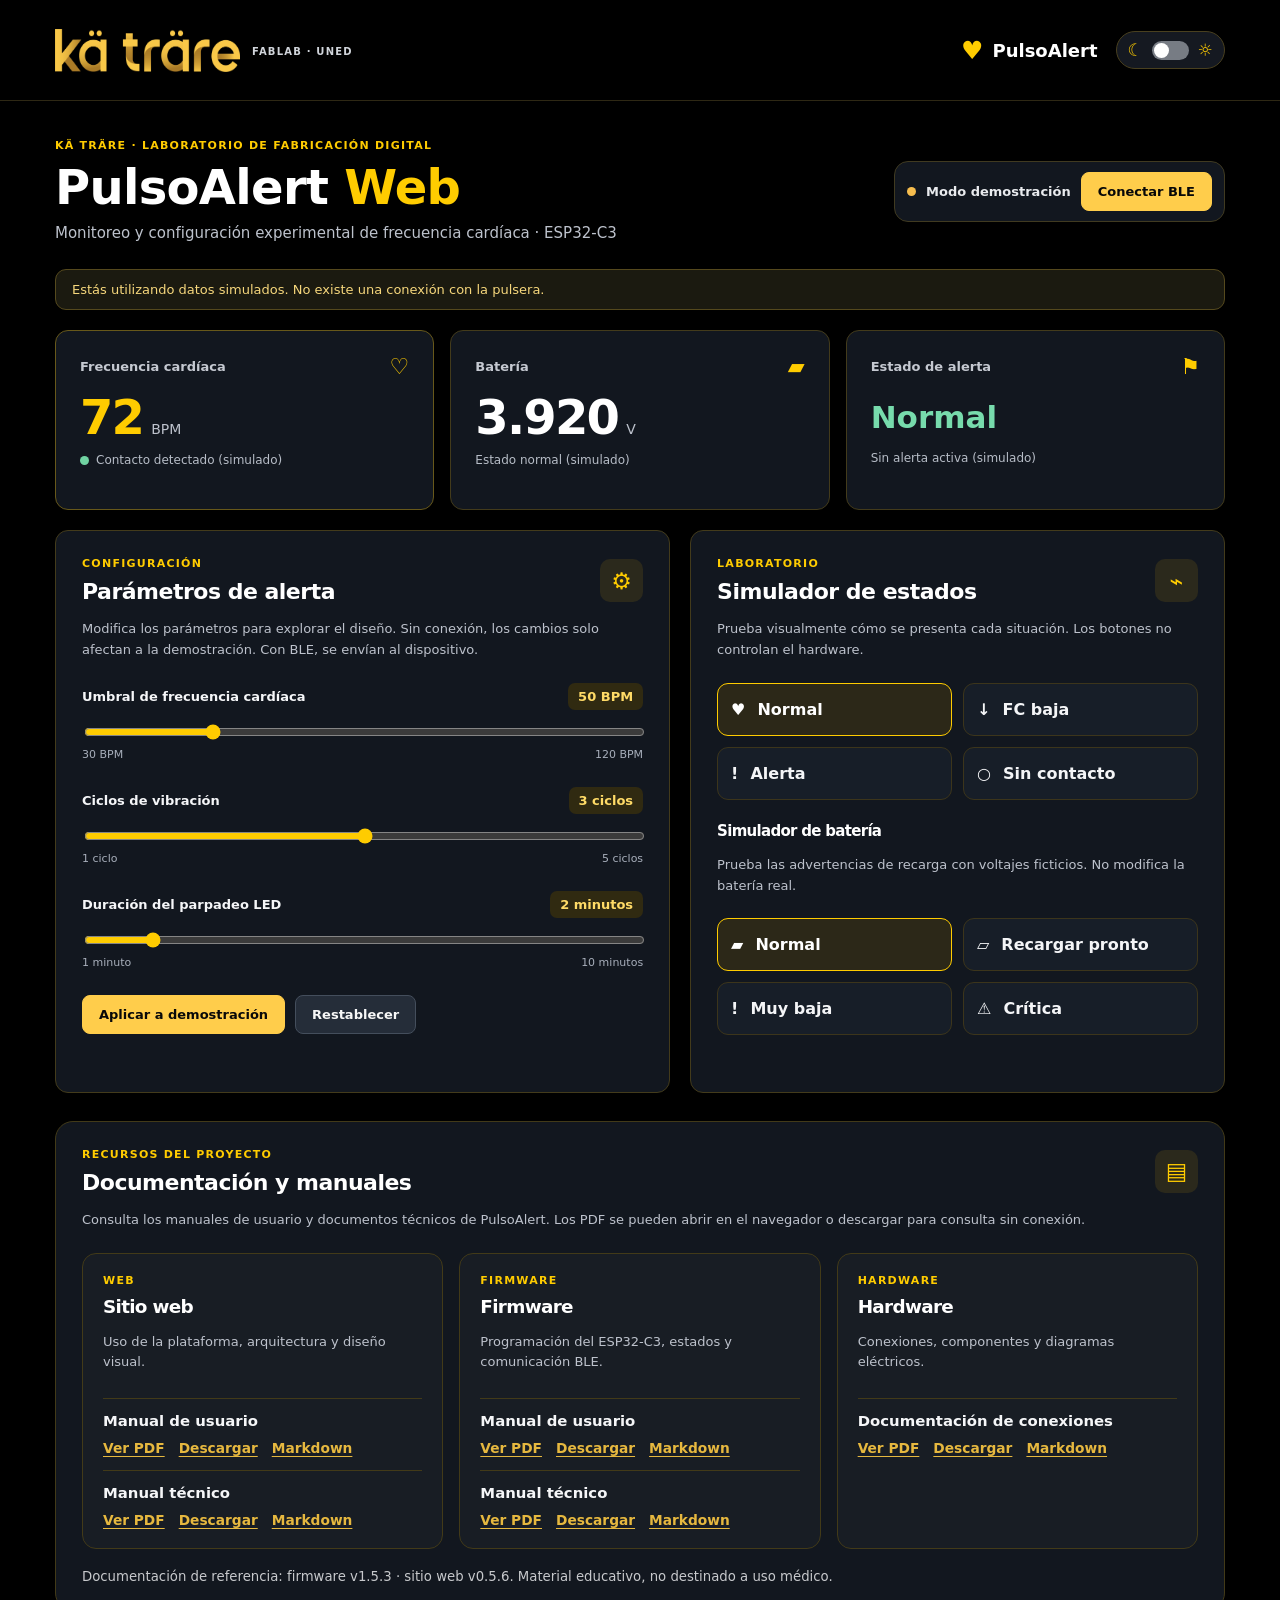
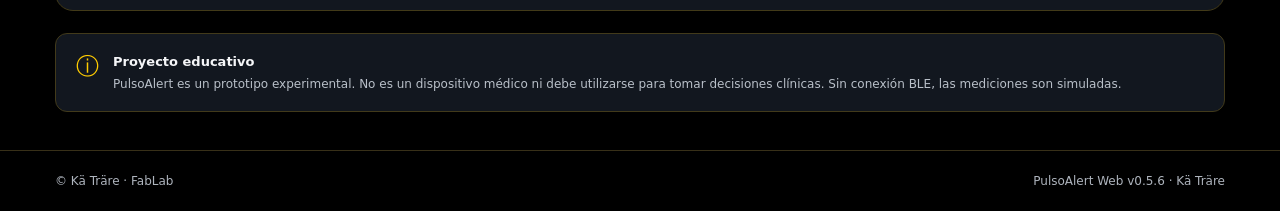
==== commit b8666957: "V0.5.6 Con manuales integrados" ====
--- a/index.html
+++ b/index.html
@@ -57,6 +57,26 @@
         <div class="simulation-grid battery-simulation-grid"><button type="button" class="sim-button selected" data-battery-scenario="normal">▰ <span>Normal</span></button><button type="button" class="sim-button" data-battery-scenario="recharge">▱ <span>Recargar pronto</span></button><button type="button" class="sim-button" data-battery-scenario="low">! <span>Muy baja</span></button><button type="button" class="sim-button" data-battery-scenario="critical">⚠ <span>Crítica</span></button></div>
       </section>
     </div>
+
+    <!-- Biblioteca documental: enlaces estáticos, sin dependencias JavaScript ni cambios BLE. -->
+    <section class="documentation" aria-labelledby="documentationHeading" id="documentacion">
+      <div class="panel-heading"><div><p class="eyebrow">RECURSOS DEL PROYECTO</p><h2 id="documentationHeading">Documentación y manuales</h2></div><span class="panel-icon" aria-hidden="true">▤</span></div>
+      <p class="muted">Consulta los manuales de usuario y documentos técnicos de PulsoAlert. Los PDF se pueden abrir en el navegador o descargar para consulta sin conexión.</p>
+      <div class="documentation-grid">
+        <article class="documentation-card"><p class="eyebrow">WEB</p><h3>Sitio web</h3><p class="muted">Uso de la plataforma, arquitectura y diseño visual.</p><div class="documentation-files">
+          <div class="documentation-file"><strong>Manual de usuario</strong><div class="documentation-actions"><a href="manuales/web/PulsoAlert_Manual_Usuario_Web.pdf" target="_blank" rel="noopener" aria-label="Abrir PDF: Manual de usuario de Sitio web">Ver PDF</a><a href="manuales/web/PulsoAlert_Manual_Usuario_Web.pdf" download>Descargar</a><a href="manuales/web/PulsoAlert_Manual_Usuario_Web.md" download>Markdown</a></div></div>
+          <div class="documentation-file"><strong>Manual técnico</strong><div class="documentation-actions"><a href="manuales/web/PulsoAlert_Manual_Tecnico_Web.pdf" target="_blank" rel="noopener" aria-label="Abrir PDF: Manual técnico de Sitio web">Ver PDF</a><a href="manuales/web/PulsoAlert_Manual_Tecnico_Web.pdf" download>Descargar</a><a href="manuales/web/PulsoAlert_Manual_Tecnico_Web.md" download>Markdown</a></div></div>
+        </div></article>
+        <article class="documentation-card"><p class="eyebrow">FIRMWARE</p><h3>Firmware</h3><p class="muted">Programación del ESP32-C3, estados y comunicación BLE.</p><div class="documentation-files">
+          <div class="documentation-file"><strong>Manual de usuario</strong><div class="documentation-actions"><a href="manuales/firmware/PulsoAlert_Manual_Usuario_Firmware_v1.5.3.pdf" target="_blank" rel="noopener" aria-label="Abrir PDF: Manual de usuario de Firmware">Ver PDF</a><a href="manuales/firmware/PulsoAlert_Manual_Usuario_Firmware_v1.5.3.pdf" download>Descargar</a><a href="manuales/firmware/PulsoAlert_Manual_Usuario_Firmware_v1.5.3.md" download>Markdown</a></div></div>
+          <div class="documentation-file"><strong>Manual técnico</strong><div class="documentation-actions"><a href="manuales/firmware/PulsoAlert_Manual_Tecnico_Firmware_v1.5.3.pdf" target="_blank" rel="noopener" aria-label="Abrir PDF: Manual técnico de Firmware">Ver PDF</a><a href="manuales/firmware/PulsoAlert_Manual_Tecnico_Firmware_v1.5.3.pdf" download>Descargar</a><a href="manuales/firmware/PulsoAlert_Manual_Tecnico_Firmware_v1.5.3.md" download>Markdown</a></div></div>
+        </div></article>
+        <article class="documentation-card"><p class="eyebrow">HARDWARE</p><h3>Hardware</h3><p class="muted">Conexiones, componentes y diagramas eléctricos.</p><div class="documentation-files">
+          <div class="documentation-file"><strong>Documentación de conexiones</strong><div class="documentation-actions"><a href="manuales/hardware/PulsoAlert_Documentacion_Conexiones_Hardware.pdf" target="_blank" rel="noopener" aria-label="Abrir PDF: Documentación de conexiones de Hardware">Ver PDF</a><a href="manuales/hardware/PulsoAlert_Documentacion_Conexiones_Hardware.pdf" download>Descargar</a><a href="manuales/hardware/PulsoAlert_Documentacion_Conexiones_Hardware.md" download>Markdown</a></div></div>
+        </div></article>
+      </div>
+      <p class="documentation-version">Documentación de referencia: firmware v1.5.3 · sitio web v0.5.6. Material educativo, no destinado a uso médico.</p>
+    </section>
     <section class="educational-note"><span aria-hidden="true">ⓘ</span><div><strong>Proyecto educativo</strong><p>PulsoAlert es un prototipo experimental. No es un dispositivo médico ni debe utilizarse para tomar decisiones clínicas. Sin conexión BLE, las mediciones son simuladas.</p></div></section>
   </main>
   <footer class="site-footer"><div class="container footer-inner"><span>© Kä Träre · FabLab</span><span>PulsoAlert Web v0.5.6 · Kä Träre</span></div></footer>
--- a/styles.css
+++ b/styles.css
@@ -133,3 +133,19 @@
 /* v0.5.6: separación visual mínima del simulador de batería, sin alterar el layout. */
 .battery-simulator-heading{margin:22px 0 7px;font-size:15px;font-weight:700}
 .battery-simulation-grid{margin-top:12px}
+
+/* Biblioteca de documentación: estilos aislados para preservar la interfaz v0.5.6. */
+.documentation { margin-top: 28px; padding: 26px; border: 1px solid var(--border, #444); border-radius: 18px; background: var(--surface, rgba(128,128,128,.06)); }
+.documentation-grid { display: grid; grid-template-columns: repeat(3, minmax(0,1fr)); gap: 16px; margin-top: 22px; }
+.documentation-card { min-width: 0; padding: 20px; border: 1px solid var(--border, #555); border-radius: 14px; background: var(--card, rgba(128,128,128,.055)); }
+.documentation-card h3 { margin: 6px 0 10px; font-size: 1.15rem; }
+.documentation-card > .muted { min-height: 3.4em; }
+.documentation-files { display: grid; gap: 14px; margin-top: 20px; }
+.documentation-file { padding-top: 13px; border-top: 1px solid var(--border, #555); }
+.documentation-file strong { display: block; font-size: .93rem; margin-bottom: 10px; }
+.documentation-actions { display: flex; flex-wrap: wrap; gap: 8px 14px; }
+.documentation-actions a { color: var(--accent, #e6b83f); font-weight: 600; font-size: .86rem; text-decoration: underline; text-underline-offset: 3px; }
+.documentation-actions a:focus-visible { outline: 2px solid currentColor; outline-offset: 4px; }
+.documentation-version { margin: 20px 0 0; font-size: .83rem; opacity: .8; }
+@media (max-width: 850px) { .documentation-grid { grid-template-columns: 1fr; } .documentation-card > .muted { min-height: 0; } }
+@media (max-width: 520px) { .documentation { padding: 18px; } .documentation-card { padding: 16px; } }
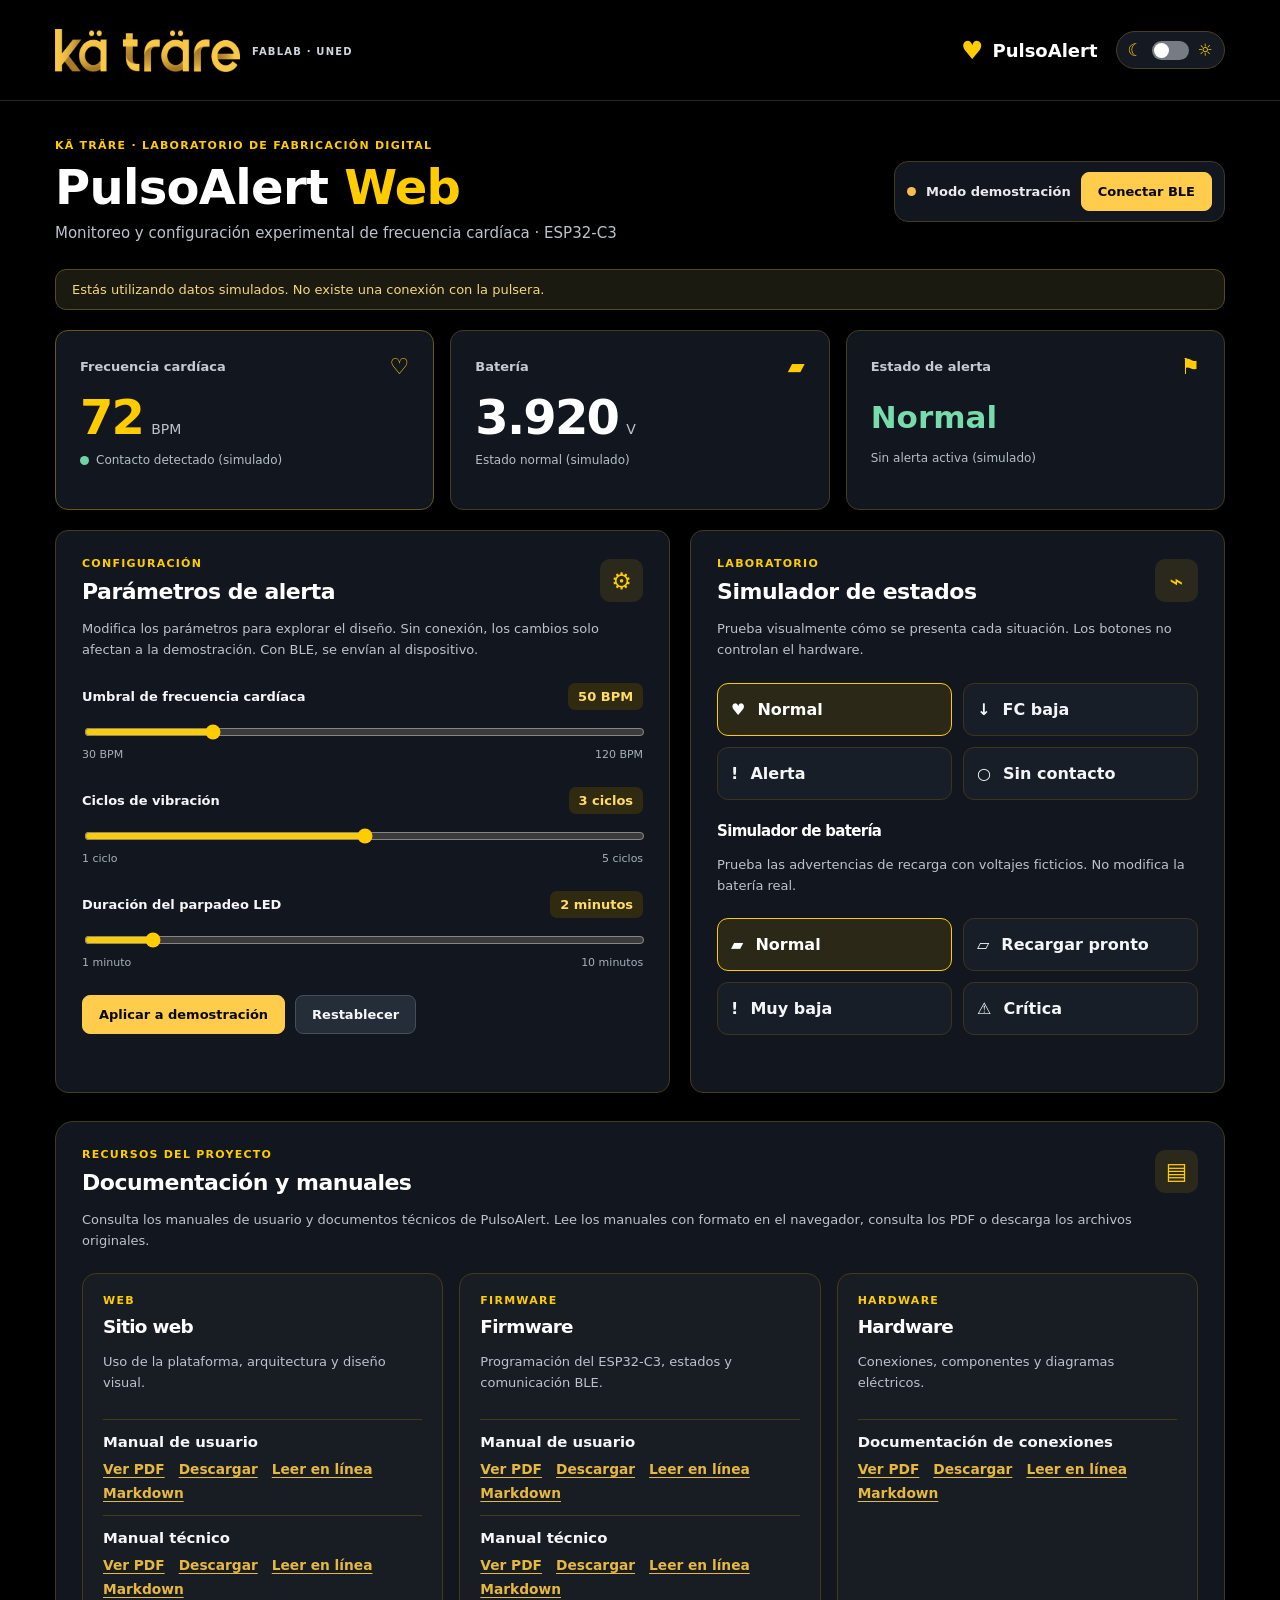
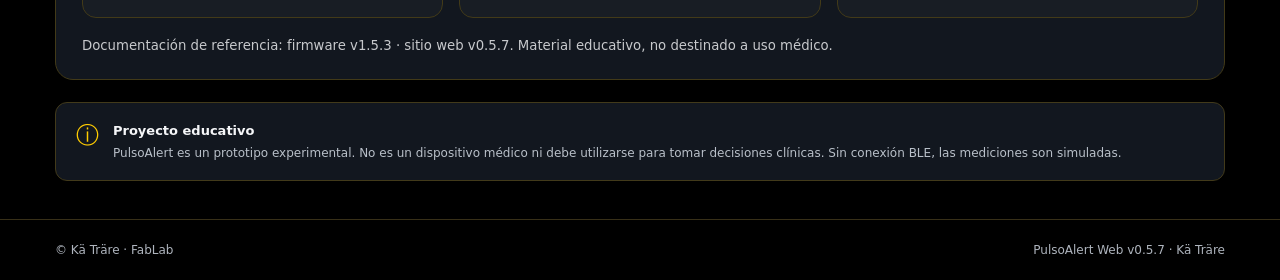
==== commit 3ca91ddc: "V0.5.7 con manuales y visor HTML" ====
--- a/index.html
+++ b/index.html
@@ -6,9 +6,9 @@
   <meta name="theme-color" content="#080808">
   <meta name="description" content="PulsoAlert, proyecto educativo del FabLab Kä Träre: monitoreo y configuración experimental de frecuencia cardíaca.">
   <title>PulsoAlert | Kä Träre · FabLab</title>
-  <link rel="stylesheet" href="styles.css?v=0.5.4">
-  <script src="bluetooth.js?v=0.5.5" defer></script>
-  <script src="app.js?v=0.5.5" defer></script>
+  <link rel="stylesheet" href="styles.css?v=0.5.7">
+  <script src="bluetooth.js?v=0.5.7" defer></script>
+  <script src="app.js?v=0.5.7" defer></script>
 </head>
 <body>
   <header class="site-header">
@@ -61,24 +61,24 @@
     <!-- Biblioteca documental: enlaces estáticos, sin dependencias JavaScript ni cambios BLE. -->
     <section class="documentation" aria-labelledby="documentationHeading" id="documentacion">
       <div class="panel-heading"><div><p class="eyebrow">RECURSOS DEL PROYECTO</p><h2 id="documentationHeading">Documentación y manuales</h2></div><span class="panel-icon" aria-hidden="true">▤</span></div>
-      <p class="muted">Consulta los manuales de usuario y documentos técnicos de PulsoAlert. Los PDF se pueden abrir en el navegador o descargar para consulta sin conexión.</p>
+      <p class="muted">Consulta los manuales de usuario y documentos técnicos de PulsoAlert. Lee los manuales con formato en el navegador, consulta los PDF o descarga los archivos originales.</p>
       <div class="documentation-grid">
         <article class="documentation-card"><p class="eyebrow">WEB</p><h3>Sitio web</h3><p class="muted">Uso de la plataforma, arquitectura y diseño visual.</p><div class="documentation-files">
-          <div class="documentation-file"><strong>Manual de usuario</strong><div class="documentation-actions"><a href="manuales/web/PulsoAlert_Manual_Usuario_Web.pdf" target="_blank" rel="noopener" aria-label="Abrir PDF: Manual de usuario de Sitio web">Ver PDF</a><a href="manuales/web/PulsoAlert_Manual_Usuario_Web.pdf" download>Descargar</a><a href="manuales/web/PulsoAlert_Manual_Usuario_Web.md" download>Markdown</a></div></div>
-          <div class="documentation-file"><strong>Manual técnico</strong><div class="documentation-actions"><a href="manuales/web/PulsoAlert_Manual_Tecnico_Web.pdf" target="_blank" rel="noopener" aria-label="Abrir PDF: Manual técnico de Sitio web">Ver PDF</a><a href="manuales/web/PulsoAlert_Manual_Tecnico_Web.pdf" download>Descargar</a><a href="manuales/web/PulsoAlert_Manual_Tecnico_Web.md" download>Markdown</a></div></div>
+          <div class="documentation-file"><strong>Manual de usuario</strong><div class="documentation-actions"><a href="manuales/web/PulsoAlert_Manual_Usuario_Web.pdf" target="_blank" rel="noopener" aria-label="Abrir PDF: Manual de usuario de Sitio web">Ver PDF</a><a href="manuales/web/PulsoAlert_Manual_Usuario_Web.pdf" download>Descargar</a><a href="manuales/web/PulsoAlert_Manual_Usuario_Web.html" target="_blank" rel="noopener">Leer en línea</a><a href="manuales/web/PulsoAlert_Manual_Usuario_Web.md" download>Markdown</a></div></div>
+          <div class="documentation-file"><strong>Manual técnico</strong><div class="documentation-actions"><a href="manuales/web/PulsoAlert_Manual_Tecnico_Web.pdf" target="_blank" rel="noopener" aria-label="Abrir PDF: Manual técnico de Sitio web">Ver PDF</a><a href="manuales/web/PulsoAlert_Manual_Tecnico_Web.pdf" download>Descargar</a><a href="manuales/web/PulsoAlert_Manual_Tecnico_Web.html" target="_blank" rel="noopener">Leer en línea</a><a href="manuales/web/PulsoAlert_Manual_Tecnico_Web.md" download>Markdown</a></div></div>
         </div></article>
         <article class="documentation-card"><p class="eyebrow">FIRMWARE</p><h3>Firmware</h3><p class="muted">Programación del ESP32-C3, estados y comunicación BLE.</p><div class="documentation-files">
-          <div class="documentation-file"><strong>Manual de usuario</strong><div class="documentation-actions"><a href="manuales/firmware/PulsoAlert_Manual_Usuario_Firmware_v1.5.3.pdf" target="_blank" rel="noopener" aria-label="Abrir PDF: Manual de usuario de Firmware">Ver PDF</a><a href="manuales/firmware/PulsoAlert_Manual_Usuario_Firmware_v1.5.3.pdf" download>Descargar</a><a href="manuales/firmware/PulsoAlert_Manual_Usuario_Firmware_v1.5.3.md" download>Markdown</a></div></div>
-          <div class="documentation-file"><strong>Manual técnico</strong><div class="documentation-actions"><a href="manuales/firmware/PulsoAlert_Manual_Tecnico_Firmware_v1.5.3.pdf" target="_blank" rel="noopener" aria-label="Abrir PDF: Manual técnico de Firmware">Ver PDF</a><a href="manuales/firmware/PulsoAlert_Manual_Tecnico_Firmware_v1.5.3.pdf" download>Descargar</a><a href="manuales/firmware/PulsoAlert_Manual_Tecnico_Firmware_v1.5.3.md" download>Markdown</a></div></div>
+          <div class="documentation-file"><strong>Manual de usuario</strong><div class="documentation-actions"><a href="manuales/firmware/PulsoAlert_Manual_Usuario_Firmware_v1.5.3.pdf" target="_blank" rel="noopener" aria-label="Abrir PDF: Manual de usuario de Firmware">Ver PDF</a><a href="manuales/firmware/PulsoAlert_Manual_Usuario_Firmware_v1.5.3.pdf" download>Descargar</a><a href="manuales/firmware/PulsoAlert_Manual_Usuario_Firmware_v1.5.3.html" target="_blank" rel="noopener">Leer en línea</a><a href="manuales/firmware/PulsoAlert_Manual_Usuario_Firmware_v1.5.3.md" download>Markdown</a></div></div>
+          <div class="documentation-file"><strong>Manual técnico</strong><div class="documentation-actions"><a href="manuales/firmware/PulsoAlert_Manual_Tecnico_Firmware_v1.5.3.pdf" target="_blank" rel="noopener" aria-label="Abrir PDF: Manual técnico de Firmware">Ver PDF</a><a href="manuales/firmware/PulsoAlert_Manual_Tecnico_Firmware_v1.5.3.pdf" download>Descargar</a><a href="manuales/firmware/PulsoAlert_Manual_Tecnico_Firmware_v1.5.3.html" target="_blank" rel="noopener">Leer en línea</a><a href="manuales/firmware/PulsoAlert_Manual_Tecnico_Firmware_v1.5.3.md" download>Markdown</a></div></div>
         </div></article>
         <article class="documentation-card"><p class="eyebrow">HARDWARE</p><h3>Hardware</h3><p class="muted">Conexiones, componentes y diagramas eléctricos.</p><div class="documentation-files">
-          <div class="documentation-file"><strong>Documentación de conexiones</strong><div class="documentation-actions"><a href="manuales/hardware/PulsoAlert_Documentacion_Conexiones_Hardware.pdf" target="_blank" rel="noopener" aria-label="Abrir PDF: Documentación de conexiones de Hardware">Ver PDF</a><a href="manuales/hardware/PulsoAlert_Documentacion_Conexiones_Hardware.pdf" download>Descargar</a><a href="manuales/hardware/PulsoAlert_Documentacion_Conexiones_Hardware.md" download>Markdown</a></div></div>
+          <div class="documentation-file"><strong>Documentación de conexiones</strong><div class="documentation-actions"><a href="manuales/hardware/PulsoAlert_Documentacion_Conexiones_Hardware.pdf" target="_blank" rel="noopener" aria-label="Abrir PDF: Documentación de conexiones de Hardware">Ver PDF</a><a href="manuales/hardware/PulsoAlert_Documentacion_Conexiones_Hardware.pdf" download>Descargar</a><a href="manuales/hardware/PulsoAlert_Documentacion_Conexiones_Hardware.html" target="_blank" rel="noopener">Leer en línea</a><a href="manuales/hardware/PulsoAlert_Documentacion_Conexiones_Hardware.md" download>Markdown</a></div></div>
         </div></article>
       </div>
-      <p class="documentation-version">Documentación de referencia: firmware v1.5.3 · sitio web v0.5.6. Material educativo, no destinado a uso médico.</p>
+      <p class="documentation-version">Documentación de referencia: firmware v1.5.3 · sitio web v0.5.7. Material educativo, no destinado a uso médico.</p>
     </section>
     <section class="educational-note"><span aria-hidden="true">ⓘ</span><div><strong>Proyecto educativo</strong><p>PulsoAlert es un prototipo experimental. No es un dispositivo médico ni debe utilizarse para tomar decisiones clínicas. Sin conexión BLE, las mediciones son simuladas.</p></div></section>
   </main>
-  <footer class="site-footer"><div class="container footer-inner"><span>© Kä Träre · FabLab</span><span>PulsoAlert Web v0.5.6 · Kä Träre</span></div></footer>
+  <footer class="site-footer"><div class="container footer-inner"><span>© Kä Träre · FabLab</span><span>PulsoAlert Web v0.5.7 · Kä Träre</span></div></footer>
 </body>
 </html>
